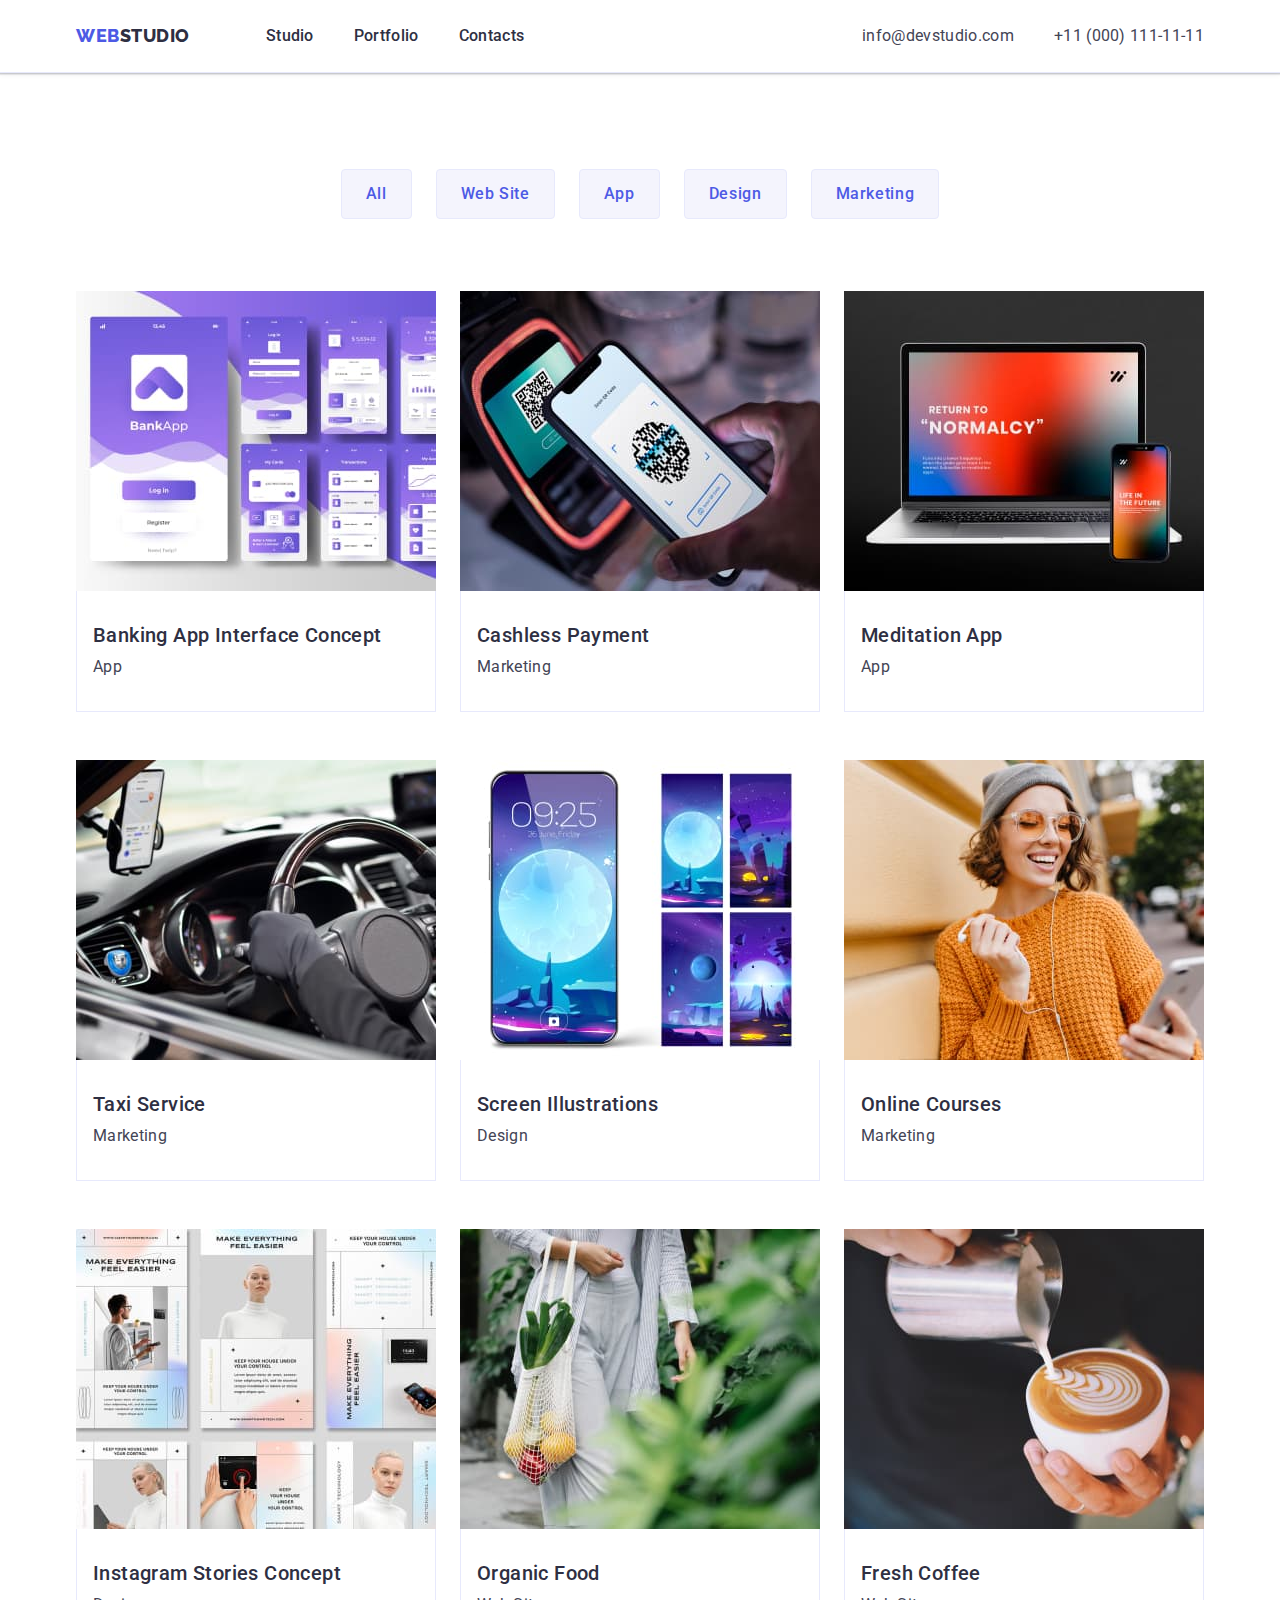
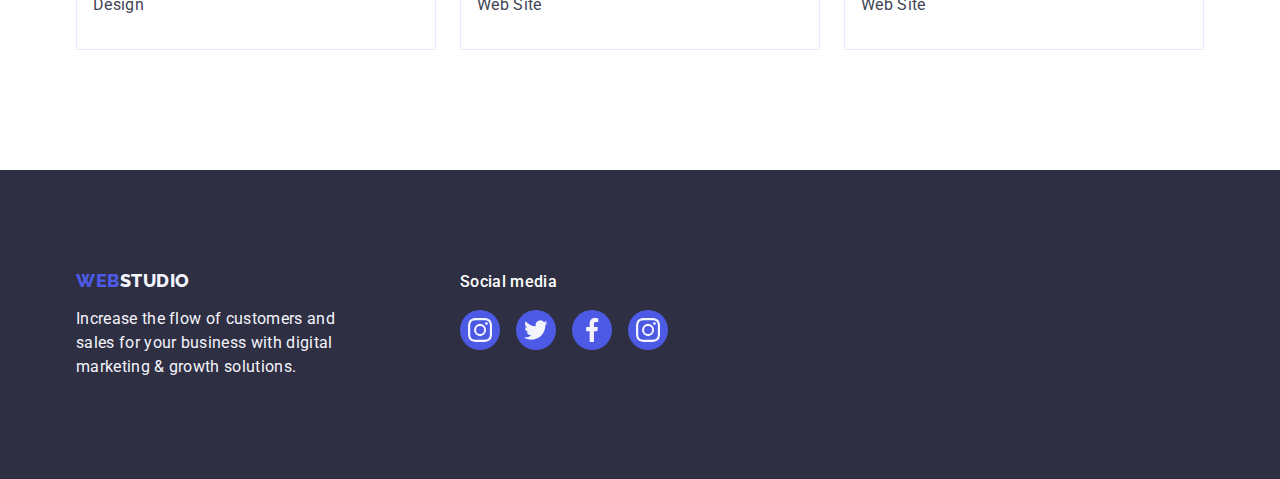
==== portfolio.html @ 13f58773 "Initial commit" ====
<!DOCTYPE html>
<html lang="en">
  <head>
    <meta charset="UTF-8" />
    <meta http-equiv="X-UA-Compatible" content="IE=edge" />
    <meta name="viewport" content="width=device-width, initial-scale=1.0" />
    <title>Portfolio</title>

    <link rel="preconnect" href="https://fonts.googleapis.com" />
    <link rel="preconnect" href="https://fonts.gstatic.com" crossorigin />
    <link
      href="https://fonts.googleapis.com/css2?family=Raleway:wght@800&family=Roboto:wght@400;500;700;900&display=swap"
      rel="stylesheet"
    />

    <link
      rel="stylesheet"
      href="https://cdnjs.cloudflare.com/ajax/libs/modern-normalize/2.0.0/modern-normalize.min.css"
    />

    <link rel="stylesheet" href="./css/styles.css" />
  </head>
  <body>
    <!-- HEADER  -->
    <header class="header">
      <div class="container header-container">
        <nav class="nav-container">
          <a href="./index.html" class="logo link"
            >Web<span class="header-logo">Studio</span></a
          >
          <ul class="list nav-menu">
            <li><a href="./index.html" class="nav-link link">Studio</a></li>
            <li>
              <a href="./portfolio.html" class="nav-link link">Portfolio</a>
            </li>
            <li><a href="" class="nav-link link">Contacts</a></li>
          </ul>
        </nav>
        <address class="contact-info">
          <ul class="list contact-list">
            <li>
              <a href="mailto:info@devstudio.com" class="contact-item link"
                >info@devstudio.com</a
              >
            </li>
            <li>
              <a href="tel:+110001111111" class="contact-item link"
                >+11 (000) 111-11-11</a
              >
            </li>
          </ul>
        </address>
      </div>
    </header>
    <!-- MAIN CONTENT  -->
    <main>
      <section class="portfolio-section">
        <div class="container">
          <h1 class="visually-hidden">Portfolio</h1>
          <ul class="list filters-container">
            <li><button type="button" class="filter-buttom">All</button></li>
            <li>
              <button type="button" class="filter-buttom">Web Site</button>
            </li>
            <li><button type="button" class="filter-buttom">App</button></li>
            <li><button type="button" class="filter-buttom">Design</button></li>
            <li>
              <button type="button" class="filter-buttom">Marketing</button>
            </li>
          </ul>

          <ul class="list portfolio-container">
            <li class="portfolio-card">
              <a href="" class="portfolio-card-link link">
                <img
                  src="./images/portfolio/banking-app.jpg"
                  alt="Banking App Interface"
                  width="360"
                  height="300"
                />
                <div class="portfolio-card-text">
                  <h2 class="subtitle">Banking App Interface Concept</h2>
                  <p class="text">App</p>
                </div>
              </a>
            </li>
            <li class="portfolio-card">
              <a href="" class="portfolio-card-link link">
                <img
                  src="./images/portfolio/cashless-payment.jpg"
                  alt="Cashless payment by phone"
                  width="360"
                  height="300"
                />
                <div class="portfolio-card-text">
                  <h2 class="subtitle">Cashless Payment</h2>
                  <p class="text">Marketing</p>
                </div>
              </a>
            </li>
            <li class="portfolio-card">
              <a href="" class="portfolio-card-link link">
                <img
                  src="./images/portfolio/meditation-app.jpg"
                  alt="Meditation app"
                  width="360"
                  height="300"
                />
                <div class="portfolio-card-text">
                  <h2 class="subtitle">Meditation App</h2>
                  <p class="text">App</p>
                </div>
              </a>
            </li>
            <li class="portfolio-card">
              <a href="" class="portfolio-card-link link">
                <img
                  src="./images/portfolio/taxi-service.jpg"
                  alt="car"
                  width="360"
                  height="300"
                />
                <div class="portfolio-card-text">
                  <h2 class="subtitle">Taxi Service</h2>
                  <p class="text">Marketing</p>
                </div>
              </a>
            </li>
            <li class="portfolio-card">
              <a href="" class="portfolio-card-link link">
                <img
                  src="./images/portfolio/screen-illustrations.jpg"
                  alt="Phone screens"
                  width="360"
                  height="300"
                />
                <div class="portfolio-card-text">
                  <h2 class="subtitle">Screen Illustrations</h2>
                  <p class="text">Design</p>
                </div>
              </a>
            </li>
            <li class="portfolio-card">
              <a href="" class="portfolio-card-link link">
                <img
                  src="./images/portfolio/online-courses.jpg"
                  alt="Young girl"
                  width="360"
                  height="300"
                />
                <div class="portfolio-card-text">
                  <h2 class="subtitle">Online Courses</h2>
                  <p class="text">Marketing</p>
                </div>
              </a>
            </li>
            <li class="portfolio-card">
              <a href="" class="portfolio-card-link link">
                <img
                  src="./images/portfolio/instagram-stories.jpg"
                  alt="Instagram stories makets"
                  width="360"
                  height="300"
                />
                <div class="portfolio-card-text">
                  <h2 class="subtitle">Instagram Stories Concept</h2>
                  <p class="text">Design</p>
                </div>
              </a>
            </li>
            <li class="portfolio-card">
              <a href="" class="portfolio-card-link link">
                <img
                  src="./images/portfolio/organic-food.jpg"
                  alt="Bag with wegetables"
                  width="360"
                  height="300"
                />
                <div class="portfolio-card-text">
                  <h2 class="subtitle">Organic Food</h2>
                  <p class="text">Web Site</p>
                </div>
              </a>
            </li>
            <li class="portfolio-card">
              <a href="" class="portfolio-card-link link">
                <img
                  src="./images/portfolio/coffee.jpg"
                  alt="Cup of coffee"
                  width="360"
                  height="300"
                />
                <div class="portfolio-card-text">
                  <h2 class="subtitle">Fresh Coffee</h2>
                  <p class="text">Web Site</p>
                </div>
              </a>
            </li>
          </ul>
        </div>
      </section>
    </main>

    <!-- FOOTER  -->
    <footer class="footer">
      <div class="container footer-container">
        <div class="footer-wrap">
          <a href="./index.html" class="logo link"
            >Web<span class="footer-logo">Studio</span></a
          >
          <p class="footer-text">
            Increase the flow of customers and sales for your business with
            digital marketing & growth solutions.
          </p>
        </div>
        <div class="social-media-wrap">
          <p class="footer-title-sm">Social media</p>
          <ul class="list social-media-list">
            <li class="social-media-item">
              <a
                class="link social-media-link"
                href=""
                target="_blank"
                rel="noreferrer noopener"
              >
                <svg class="social-media-icon" width="24" height="24">
                  <use href="./images/icons.svg#icon-instagram"></use>
                </svg>
              </a>
            </li>
            <li class="social-media-item">
              <a
                class="link social-media-link"
                href=""
                target="_blank"
                rel="noreferrer noopener"
              >
                <svg class="social-media-icon" width="24" height="24">
                  <use href="./images/icons.svg#icon-twitter"></use>
                </svg>
              </a>
            </li>
            <li class="social-media-item">
              <a
                class="link social-media-link"
                href=""
                target="_blank"
                rel="noreferrer noopener"
              >
                <svg class="social-media-icon" width="24" height="24">
                  <use href="./images/icons.svg#icon-facebook"></use>
                </svg>
              </a>
            </li>
            <li class="social-media-item">
              <a
                class="link social-media-link"
                href=""
                target="_blank"
                rel="noreferrer noopener"
              >
                <svg class="social-media-icon" width="24" height="24">
                  <use href="./images/icons.svg#icon-instagram"></use>
                </svg>
              </a>
            </li>
          </ul>
        </div>
      </div>
    </footer>
  </body>
</html>
---- css/styles.css ----
:root {
  --brand-color-dark: #2e2f42;
  --text-color: #434455;
  --accent-color: #404bbf;
  --white-color: #ffffff;
  --brand-color-light: #f4f4fd;
  --logo-color: #4d5ae5;
}

body {
  font-family: "Roboto", sans-serif;
  color: var(--text-color);
  background-color: var(--white-color);
}

h1,
h2,
h3,
h4,
p {
  margin: 0;
}

ul,
ol {
  margin: 0;
  padding: 0;
}

img {
  display: block;
}

.list {
  list-style: none;
}

.link {
  text-decoration: none;
  font-family: inherit;
}

.container {
  width: 1158px;
  padding-left: 15px;
  padding-right: 15px;
  margin-left: auto;
  margin-right: auto;
}

.section {
  padding: 120px 0;
}

.visually-hidden {
  position: absolute;
  white-space: nowrap;
  width: 1px;
  height: 1px;
  overflow: hidden;
  border: 0;
  padding: 0;
  clip: rect(0 0 0 0);
  clip-path: inset(50%);
  margin: -1px;
}

.section-title {
  margin-bottom: 72px;

  font-style: normal;
  font-weight: 700;
  font-size: 36px;
  line-height: 1.11;
  text-align: center;
  letter-spacing: 0.02em;
  text-transform: capitalize;
  color: var(--brand-color-dark);
}

.subtitle {
  margin-bottom: 8px;

  font-style: normal;
  font-weight: 500;
  font-size: 20px;
  line-height: 1.2;
  letter-spacing: 0.02em;
  color: var(--brand-color-dark);
}

.text {
  font-size: 16px;
  line-height: 1.5;
  letter-spacing: 0.02em;
  color: var(--text-color);
}

/* HEADER  */
.header {
  background-color: var(--white-color);
  padding-top: 24px;
  padding-bottom: 24px;

  border-bottom: 1px solid #e7e9fc;
  box-shadow: 0px 2px 1px rgba(46, 47, 66, 0.08),
    0px 1px 1px rgba(46, 47, 66, 0.16), 0px 1px 6px rgba(46, 47, 66, 0.08);
}
.header-container {
  display: flex;
}

/* LOGO  */
.logo {
  margin-right: 76px;

  font-family: "Raleway", sans-serif;
  font-style: normal;
  font-weight: 800;
  font-size: 18px;
  line-height: 1.17;
  display: flex;
  align-items: center;
  letter-spacing: 0.03em;
  text-transform: uppercase;
  color: var(--logo-color);
}

.header-logo {
  color: var(--brand-color-dark);
}

.logo-first-part {
  color: var(--logo-color);
}

/* NAVIGATION  */
.nav-container {
  display: flex;
  align-items: center;
}

.nav-menu {
  display: flex;
  align-items: center;
  gap: 40px;
}

.nav-link {
  padding: 24px 0;
  font-style: normal;
  font-weight: 500;
  font-size: 16px;
  line-height: 1.5;
  letter-spacing: 0.02em;
  color: var(--brand-color-dark);
}
.nav-link:hover,
.nav-link:focus {
  color: var(--accent-color);
}

/* CONTACT  */

.contact-info {
  font-style: normal;
  margin-left: auto;
}
.contact-list {
  display: flex;
  align-items: center;
  gap: 40px;
}

.contact-item {
  font-weight: 400;
  font-size: 16px;
  line-height: 1.5;
  letter-spacing: 0.02em;
  color: var(--text-color);
}

.contact-item:hover,
.contact-item:focus {
  color: var(--accent-color);
}
/* ======================== MAIN PAGE ========================== */

/* HERO  */
.hero {
  background-image: linear-gradient(
      rgba(46, 47, 66, 0.7),
      rgba(46, 47, 66, 0.7)
    ),
    url("../images/hero/people-office.jpg");
  background-size: cover;
  background-position: center;
  background-repeat: no-repeat;

  background-color: var(--brand-color-dark);
  max-width: 1440px;
  padding-top: 188px;
  padding-bottom: 188px;
  margin: 0 auto;
}

.hero-title {
  max-width: 496px;
  text-align: center;
  margin-bottom: 48px;
  margin-left: auto;
  margin-right: auto;

  font-style: normal;
  font-weight: 700;
  font-size: 56px;
  line-height: 1.07;
  letter-spacing: 0.02em;

  color: var(--white-color);
}

.hero-button {
  display: block;
  margin-left: auto;
  margin-right: auto;
  box-shadow: 0px 4px 4px rgba(0, 0, 0, 0.15);
  border-radius: 4px;
  border: transparent;
  min-width: 169px;
  min-height: 56px;

  font-style: normal;
  font-weight: 500;
  font-size: 16px;
  line-height: 1.5;
  letter-spacing: 0.04em;
  color: var(--white-color);
  background-color: var(--logo-color);
  cursor: pointer;
}

.hero-button:hover,
.hero-button:focus {
  background-color: var(--accent-color);
}

/* FEATURES  */

.features {
  background-color: var(--white-color);
}

.features-container {
  display: flex;
  align-items: center;
  gap: 24px;
}

.features-card {
  flex-basis: calc((100%-72px) / 4);
}

.features-card-image {
  background-color: var(--brand-color-light);
  border-radius: 4px;
  width: 100%;
  height: 112px;

  display: flex;
  align-items: center;
  justify-content: center;
  margin-bottom: 8px;
}

/* SERVICES  */
.services {
  background-color: var(--white-color);
}

.services.section {
  padding-top: 0;
}

.services-list {
  display: flex;
  gap: 24px;
}

.services-item {
  flex-basis: calc((100%-48px) / 3);
}

/* OUR TEAM  */

.our-team {
  background-color: var(--brand-color-light);
}

.our-team-list {
  display: flex;
  gap: 24px;
}

.member-card {
  flex-basis: calc((100%-24px * 3) / 4);

  box-shadow: 0px 1px 6px rgba(46, 47, 66, 0.08),
    0px 1px 1px rgba(46, 47, 66, 0.16), 0px 2px 1px rgba(46, 47, 66, 0.08);
  border-radius: 0px 0px 4px 4px;

  background-color: var(--white-color);
}

.team-card-text {
  padding: 32px 16px;
}

.our-team .subtitle {
  text-align: center;
}

.our-team .text {
  text-align: center;
  color: var(--text-color);
  margin-bottom: 8px;
}

.social-media-list {
  display: flex;
  gap: 24px;
  align-items: center;
  justify-content: center;
}

.social-media-item {
  width: 40px;
  height: 40px;
}

.social-media-link {
  display: flex;
  align-items: center;
  justify-content: center;

  width: 100%;
  height: 100%;
  background-color: #4d5ae5;
  border-radius: 50%;
}

.social-media-link:hover,
.social-media-link:focus {
  background-color: #404bbf;
}

.social-media-icon {
  fill: var(--brand-color-light);
}

/* CUSTOMERS  */

.customers {
  background-color: var(--white-color);
}

.cutomers-list {
  display: flex;
  align-items: center;
  justify-content: center;
  width: 100%;
  height: 100%;

  gap: 24px;
}

.cutomer-list-card {
  flex-basis: calc((100%-120px) / 6);
  height: 88px;
}

.cutomer-list-item {
  width: 100%;
  height: 100%;
  border: 1px solid #8e8f99;
  border-radius: 4px;
  display: flex;
  align-items: center;
  justify-content: center;
  color: #8e8f99;
}

.customers-icon-logo {
  fill: currentColor;
}

.cutomer-list-item:hover,
.cutomer-list-item:focus {
  border-color: var(--accent-color);
  color: var(--accent-color);
}

/* / CONTENT  */

/* FOOTER  */
.footer {
  padding-top: 100px;
  padding-bottom: 100px;

  background-color: var(--brand-color-dark);
}

.footer-container {
  display: flex;
  align-items: baseline;
}

.footer-wrap {
  margin-right: 120px;
}

.footer .logo {
  display: inline-block;
  margin-bottom: 16px;
}
.footer-logo {
  color: var(--brand-color-light);
}

.footer .footer-text {
  max-width: 264px;

  font-weight: 400;
  font-size: 16px;
  line-height: 1.5;
  letter-spacing: 0.02em;
  color: var(--brand-color-light);
}

.footer-title-sm {
  margin-bottom: 16px;

  font-style: normal;
  font-weight: 500;
  font-size: 16px;
  line-height: 1.5;
  letter-spacing: 0.02em;

  color: var(--white-color);
}

.footer .social-media-list {
  display: flex;
  gap: 16px;
  align-items: center;
  justify-content: center;
}

.footer .social-media-item {
  width: 40px;
  height: 40px;
}

.footer .social-media-link {
  display: flex;
  align-items: center;
  justify-content: center;

  width: 100%;
  height: 100%;
  background-color: var(--logo-color);
  border-radius: 50%;
}

.footer .social-media-link:hover,
.footer .social-media-link:focus {
  background-color: #31d0aa;
}

/* ======================== / MAIN PAGE ========================== */

/* ======================== PORTFOLIO PAGE ========================== */

/* PORTFOLIO FILTER BUTTONS  */

.portfolio-section {
  padding-top: 96px;
  padding-bottom: 120px;
}

.filters-container {
  display: flex;
  margin-bottom: 72px;
  justify-content: center;
  gap: 24px;
}

.filter-buttom {
  padding: 12px 24px;

  font-style: normal;
  font-weight: 500;
  font-size: 16px;
  line-height: 1.5;
  text-align: center;
  letter-spacing: 0.04em;
  color: var(--logo-color);
  background-color: var(--brand-color-light);
  cursor: pointer;

  border: 1px solid #e7e9fc;
  border-radius: 4px;
}

.filter-buttom:hover,
.filter-buttom:focus {
  color: var(--white-color);
  background-color: var(--accent-color);
  cursor: pointer;

  box-shadow: 0px 3px 1px rgba(0, 0, 0, 0.1), 0px 2px 1px rgba(0, 0, 0, 0.08),
    0px 2px 2px rgba(0, 0, 0, 0.12);
  border-radius: 4px;
  border: 1px solid transparent;
}

/* PORTFOLIO CARDS  */

.portfolio-container {
  display: flex;
  flex-wrap: wrap;
  gap: 48px 24px;
}
.portfolio-card {
  background-color: var(--white-color);
  flex-basis: calc(100%-48px) / 3;
}

.portfolio-card-text {
  padding: 32px 16px;
  border: 1px solid #e7e9fc;
  border-top: none;
}

.portfolio-card-link {
  display: block;
}

.portfolio-card-link:hover,
.portfolio-card-link:focus {
  box-shadow: 0px 1px 6px rgba(46, 47, 66, 0.08),
    0px 1px 1px rgba(46, 47, 66, 0.16), 0px 2px 1px rgba(46, 47, 66, 0.08);
}
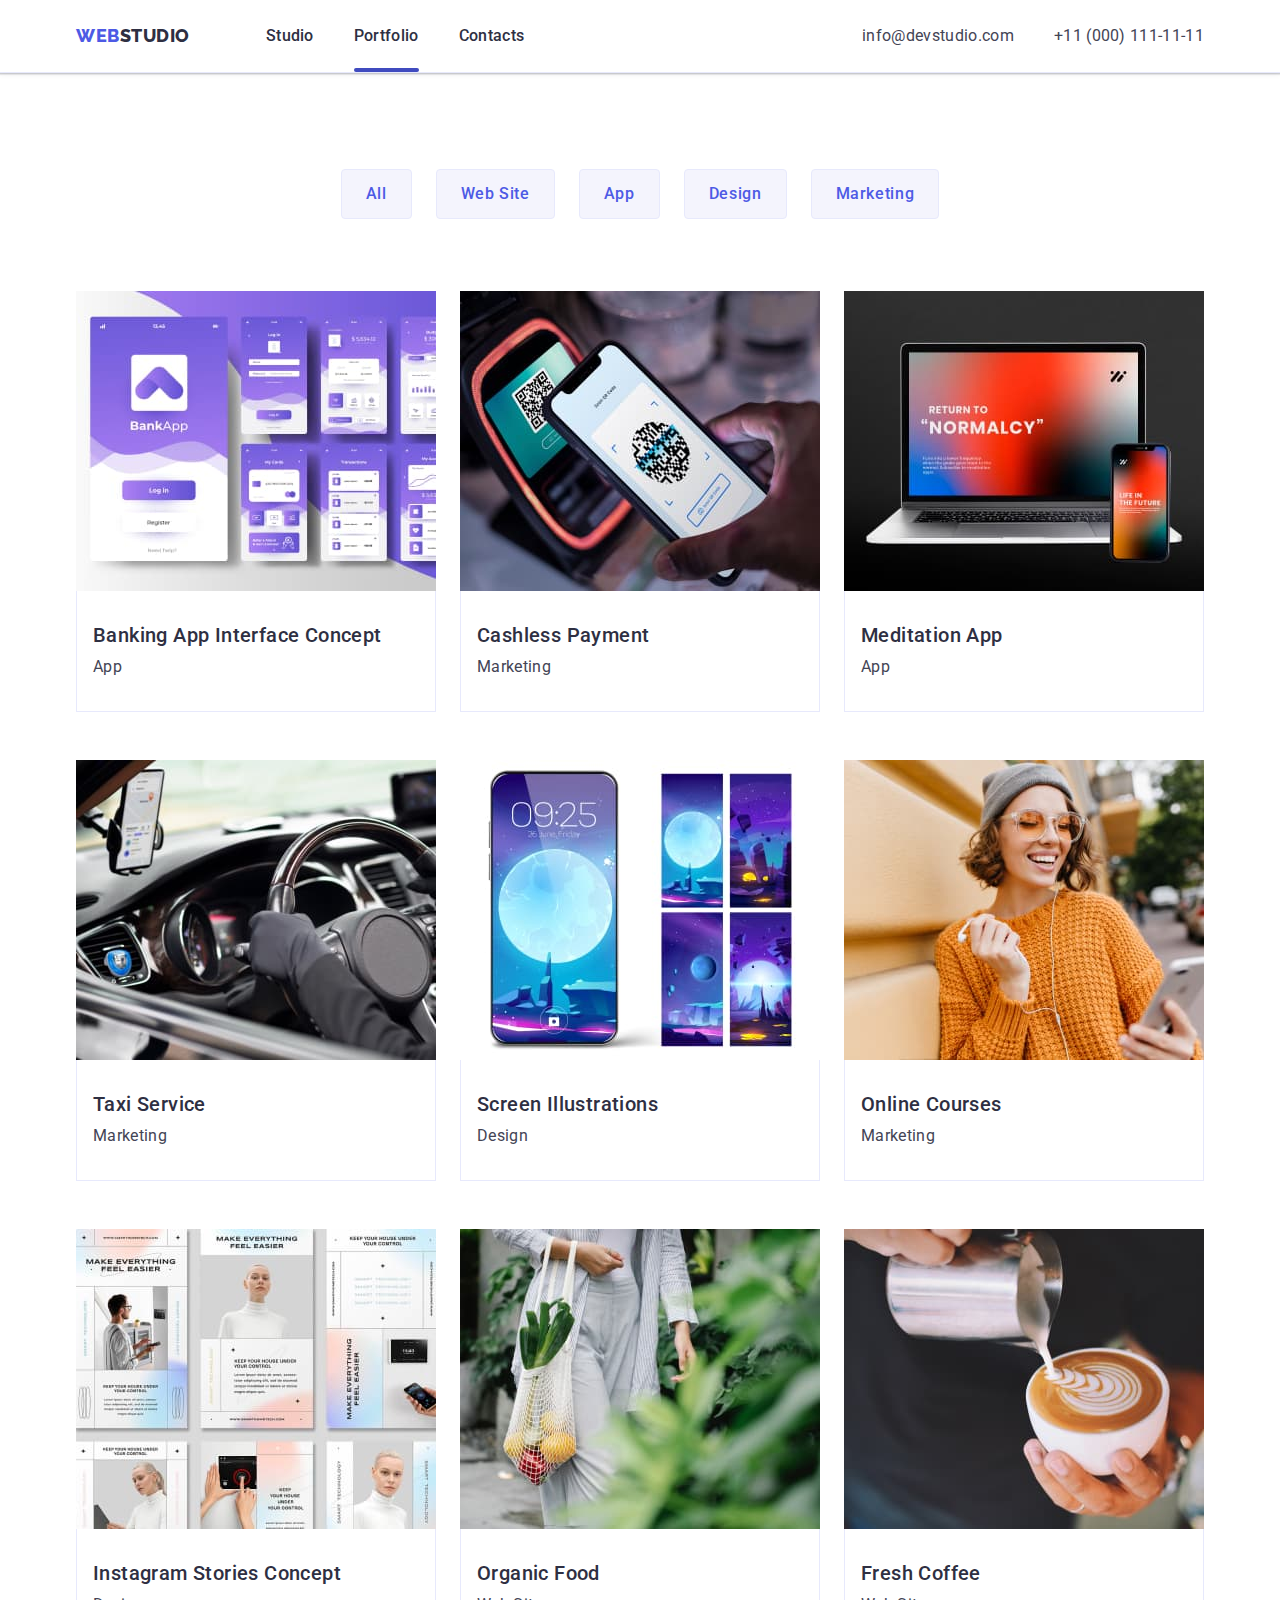
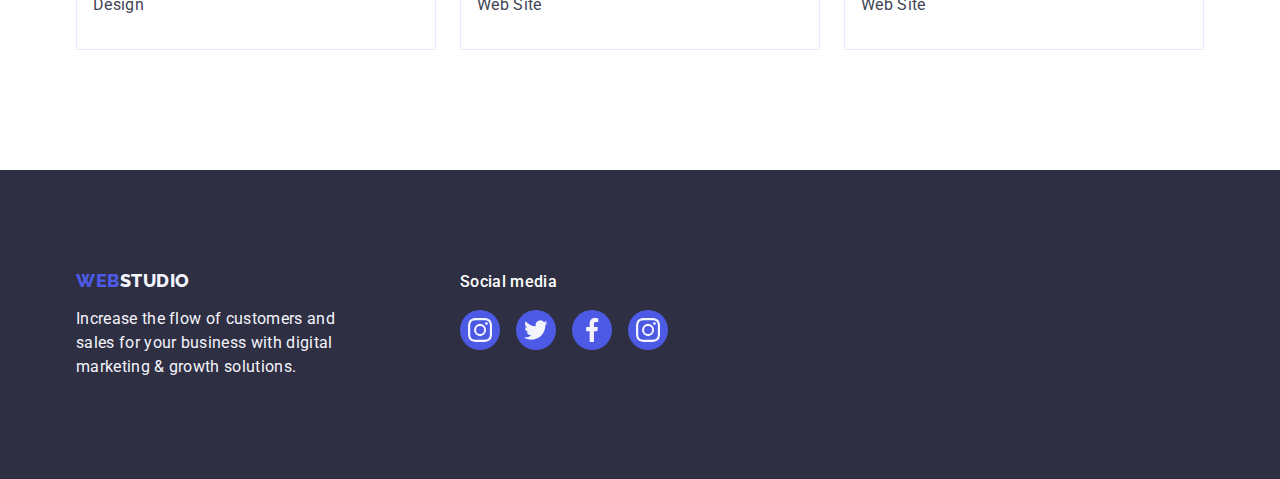
==== commit 0a271afa: "hw-5" ====
--- a/portfolio.html
+++ b/portfolio.html
@@ -29,11 +29,17 @@
             >Web<span class="header-logo">Studio</span></a
           >
           <ul class="list nav-menu">
-            <li><a href="./index.html" class="nav-link link">Studio</a></li>
-            <li>
-              <a href="./portfolio.html" class="nav-link link">Portfolio</a>
-            </li>
-            <li><a href="" class="nav-link link">Contacts</a></li>
+            <li class="nav-item">
+              <a href="./index.html" class="nav-link link">Studio</a>
+            </li>
+            <li class="nav-item">
+              <a href="./portfolio.html" class="nav-link link current-page"
+                >Portfolio</a
+              >
+            </li>
+            <li class="nav-item">
+              <a href="" class="nav-link link">Contacts</a>
+            </li>
           </ul>
         </nav>
         <address class="contact-info">
@@ -72,12 +78,19 @@
           <ul class="list portfolio-container">
             <li class="portfolio-card">
               <a href="" class="portfolio-card-link link">
-                <img
-                  src="./images/portfolio/banking-app.jpg"
-                  alt="Banking App Interface"
-                  width="360"
-                  height="300"
-                />
+                <div class="portfolio-card-overlay-box">
+                  <img
+                    src="./images/portfolio/banking-app.jpg"
+                    alt="Banking App Interface"
+                    width="360"
+                    height="300"
+                  />
+                  <p class="portfolio-card-overlay text">
+                    14 Stylish and User-Friendly App Design Concepts · Task
+                    Manager App · Calorie Tracker App · Exotic Fruit Ecommerce
+                    App · Cloud Storage App
+                  </p>
+                </div>
                 <div class="portfolio-card-text">
                   <h2 class="subtitle">Banking App Interface Concept</h2>
                   <p class="text">App</p>
@@ -86,12 +99,20 @@
             </li>
             <li class="portfolio-card">
               <a href="" class="portfolio-card-link link">
-                <img
-                  src="./images/portfolio/cashless-payment.jpg"
-                  alt="Cashless payment by phone"
-                  width="360"
-                  height="300"
-                />
+                <div class="portfolio-card-overlay-box">
+                  <img
+                    src="./images/portfolio/cashless-payment.jpg"
+                    alt="Cashless payment by phone"
+                    width="360"
+                    height="300"
+                  />
+                  <p class="portfolio-card-overlay text">
+                    14 Stylish and User-Friendly App Design Concepts · Task
+                    Manager App · Calorie Tracker App · Exotic Fruit Ecommerce
+                    App · Cloud Storage App
+                  </p>
+                </div>
+
                 <div class="portfolio-card-text">
                   <h2 class="subtitle">Cashless Payment</h2>
                   <p class="text">Marketing</p>
@@ -100,12 +121,19 @@
             </li>
             <li class="portfolio-card">
               <a href="" class="portfolio-card-link link">
-                <img
-                  src="./images/portfolio/meditation-app.jpg"
-                  alt="Meditation app"
-                  width="360"
-                  height="300"
-                />
+                <div class="portfolio-card-overlay-box">
+                  <img
+                    src="./images/portfolio/meditation-app.jpg"
+                    alt="Meditation app"
+                    width="360"
+                    height="300"
+                  />
+                  <p class="portfolio-card-overlay text">
+                    14 Stylish and User-Friendly App Design Concepts · Task
+                    Manager App · Calorie Tracker App · Exotic Fruit Ecommerce
+                    App · Cloud Storage App
+                  </p>
+                </div>
                 <div class="portfolio-card-text">
                   <h2 class="subtitle">Meditation App</h2>
                   <p class="text">App</p>
@@ -114,12 +142,19 @@
             </li>
             <li class="portfolio-card">
               <a href="" class="portfolio-card-link link">
-                <img
-                  src="./images/portfolio/taxi-service.jpg"
-                  alt="car"
-                  width="360"
-                  height="300"
-                />
+                <div class="portfolio-card-overlay-box">
+                  <img
+                    src="./images/portfolio/taxi-service.jpg"
+                    alt="car"
+                    width="360"
+                    height="300"
+                  />
+                  <p class="portfolio-card-overlay text">
+                    14 Stylish and User-Friendly App Design Concepts · Task
+                    Manager App · Calorie Tracker App · Exotic Fruit Ecommerce
+                    App · Cloud Storage App
+                  </p>
+                </div>
                 <div class="portfolio-card-text">
                   <h2 class="subtitle">Taxi Service</h2>
                   <p class="text">Marketing</p>
@@ -128,12 +163,19 @@
             </li>
             <li class="portfolio-card">
               <a href="" class="portfolio-card-link link">
-                <img
-                  src="./images/portfolio/screen-illustrations.jpg"
-                  alt="Phone screens"
-                  width="360"
-                  height="300"
-                />
+                <div class="portfolio-card-overlay-box">
+                  <img
+                    src="./images/portfolio/screen-illustrations.jpg"
+                    alt="Phone screens"
+                    width="360"
+                    height="300"
+                  />
+                  <p class="portfolio-card-overlay text">
+                    14 Stylish and User-Friendly App Design Concepts · Task
+                    Manager App · Calorie Tracker App · Exotic Fruit Ecommerce
+                    App · Cloud Storage App
+                  </p>
+                </div>
                 <div class="portfolio-card-text">
                   <h2 class="subtitle">Screen Illustrations</h2>
                   <p class="text">Design</p>
@@ -142,12 +184,19 @@
             </li>
             <li class="portfolio-card">
               <a href="" class="portfolio-card-link link">
-                <img
-                  src="./images/portfolio/online-courses.jpg"
-                  alt="Young girl"
-                  width="360"
-                  height="300"
-                />
+                <div class="portfolio-card-overlay-box">
+                  <img
+                    src="./images/portfolio/online-courses.jpg"
+                    alt="Young girl"
+                    width="360"
+                    height="300"
+                  />
+                  <p class="portfolio-card-overlay text">
+                    14 Stylish and User-Friendly App Design Concepts · Task
+                    Manager App · Calorie Tracker App · Exotic Fruit Ecommerce
+                    App · Cloud Storage App
+                  </p>
+                </div>
                 <div class="portfolio-card-text">
                   <h2 class="subtitle">Online Courses</h2>
                   <p class="text">Marketing</p>
@@ -156,12 +205,19 @@
             </li>
             <li class="portfolio-card">
               <a href="" class="portfolio-card-link link">
-                <img
-                  src="./images/portfolio/instagram-stories.jpg"
-                  alt="Instagram stories makets"
-                  width="360"
-                  height="300"
-                />
+                <div class="portfolio-card-overlay-box">
+                  <img
+                    src="./images/portfolio/instagram-stories.jpg"
+                    alt="Instagram stories makets"
+                    width="360"
+                    height="300"
+                  />
+                  <p class="portfolio-card-overlay text">
+                    14 Stylish and User-Friendly App Design Concepts · Task
+                    Manager App · Calorie Tracker App · Exotic Fruit Ecommerce
+                    App · Cloud Storage App
+                  </p>
+                </div>
                 <div class="portfolio-card-text">
                   <h2 class="subtitle">Instagram Stories Concept</h2>
                   <p class="text">Design</p>
@@ -170,12 +226,19 @@
             </li>
             <li class="portfolio-card">
               <a href="" class="portfolio-card-link link">
-                <img
-                  src="./images/portfolio/organic-food.jpg"
-                  alt="Bag with wegetables"
-                  width="360"
-                  height="300"
-                />
+                <div class="portfolio-card-overlay-box">
+                  <img
+                    src="./images/portfolio/organic-food.jpg"
+                    alt="Bag with wegetables"
+                    width="360"
+                    height="300"
+                  />
+                  <p class="portfolio-card-overlay text">
+                    14 Stylish and User-Friendly App Design Concepts · Task
+                    Manager App · Calorie Tracker App · Exotic Fruit Ecommerce
+                    App · Cloud Storage App
+                  </p>
+                </div>
                 <div class="portfolio-card-text">
                   <h2 class="subtitle">Organic Food</h2>
                   <p class="text">Web Site</p>
@@ -184,12 +247,19 @@
             </li>
             <li class="portfolio-card">
               <a href="" class="portfolio-card-link link">
-                <img
-                  src="./images/portfolio/coffee.jpg"
-                  alt="Cup of coffee"
-                  width="360"
-                  height="300"
-                />
+                <div class="portfolio-card-overlay-box">
+                  <img
+                    src="./images/portfolio/coffee.jpg"
+                    alt="Cup of coffee"
+                    width="360"
+                    height="300"
+                  />
+                  <p class="portfolio-card-overlay text">
+                    14 Stylish and User-Friendly App Design Concepts · Task
+                    Manager App · Calorie Tracker App · Exotic Fruit Ecommerce
+                    App · Cloud Storage App
+                  </p>
+                </div>
                 <div class="portfolio-card-text">
                   <h2 class="subtitle">Fresh Coffee</h2>
                   <p class="text">Web Site</p>
--- a/css/styles.css
+++ b/css/styles.css
@@ -5,6 +5,7 @@
   --white-color: #ffffff;
   --brand-color-light: #f4f4fd;
   --logo-color: #4d5ae5;
+  --animation-timing: 250ms cubic-bezier(0.4, 0, 0.2, 1);
 }
 
 body {
@@ -146,6 +147,10 @@
   gap: 40px;
 }
 
+.nav-item {
+  position: relative;
+}
+
 .nav-link {
   padding: 24px 0;
   font-style: normal;
@@ -154,10 +159,38 @@
   line-height: 1.5;
   letter-spacing: 0.02em;
   color: var(--brand-color-dark);
+
+  transition: color 250ms cubic-bezier(0.4, 0, 0.2, 1);
 }
 .nav-link:hover,
 .nav-link:focus {
   color: var(--accent-color);
+}
+
+.nav-link::after {
+  content: "";
+
+  position: absolute;
+  bottom: 0;
+
+  display: block;
+
+  width: 100%;
+  height: 4px;
+  background-color: var(--accent-color);
+  border-radius: 2px;
+
+  transform: translateY(24px);
+  opacity: 0;
+  transition: opacity 250ms cubic-bezier(0.4, 0, 0.2, 1);
+}
+
+.nav-link:hover::after {
+  opacity: 1;
+}
+
+.current-page.nav-link::after {
+  opacity: 1;
 }
 
 /* CONTACT  */
@@ -178,13 +211,16 @@
   line-height: 1.5;
   letter-spacing: 0.02em;
   color: var(--text-color);
+
+  transition: color 250ms cubic-bezier(0.4, 0, 0.2, 1);
 }
 
 .contact-item:hover,
 .contact-item:focus {
   color: var(--accent-color);
 }
-/* ======================== MAIN PAGE ========================== */
+
+/* ===============  MAIN PAGE =================== */
 
 /* HERO  */
 .hero {
@@ -238,6 +274,8 @@
   color: var(--white-color);
   background-color: var(--logo-color);
   cursor: pointer;
+
+  transition: background-color 250ms cubic-bezier(0.4, 0, 0.2, 1);
 }
 
 .hero-button:hover,
@@ -347,6 +385,8 @@
   height: 100%;
   background-color: #4d5ae5;
   border-radius: 50%;
+
+  transition: background-color 250ms cubic-bezier(0.4, 0, 0.2, 1);
 }
 
 .social-media-link:hover,
@@ -388,16 +428,19 @@
   align-items: center;
   justify-content: center;
   color: #8e8f99;
-}
-
-.customers-icon-logo {
-  fill: currentColor;
+
+  transition: color 250ms cubic-bezier(0.4, 0, 0.2, 1),
+    border-color 250ms cubic-bezier(0.4, 0, 0.2, 1);
 }
 
 .cutomer-list-item:hover,
 .cutomer-list-item:focus {
   border-color: var(--accent-color);
   color: var(--accent-color);
+}
+
+.customers-icon-logo {
+  fill: currentColor;
 }
 
 /* / CONTENT  */
@@ -470,6 +513,8 @@
   height: 100%;
   background-color: var(--logo-color);
   border-radius: 50%;
+
+  transition: background-color 250ms cubic-bezier(0.4, 0, 0.2, 1);
 }
 
 .footer .social-media-link:hover,
@@ -477,9 +522,9 @@
   background-color: #31d0aa;
 }
 
-/* ======================== / MAIN PAGE ========================== */
-
-/* ======================== PORTFOLIO PAGE ========================== */
+/* ============== / MAIN PAGE =================== */
+
+/* ==============  PORTFOLIO PAGE ================ */
 
 /* PORTFOLIO FILTER BUTTONS  */
 
@@ -510,6 +555,11 @@
 
   border: 1px solid #e7e9fc;
   border-radius: 4px;
+
+  transition: color 250ms cubic-bezier(0.4, 0, 0.2, 1),
+    background-color 250ms cubic-bezier(0.4, 0, 0.2, 1),
+    box-shadow 250ms cubic-bezier(0.4, 0, 0.2, 1),
+    border 250ms cubic-bezier(0.4, 0, 0.2, 1);
 }
 
 .filter-buttom:hover,
@@ -544,6 +594,8 @@
 
 .portfolio-card-link {
   display: block;
+
+  transition: box-shadow 250ms cubic-bezier(0.4, 0, 0.2, 1);
 }
 
 .portfolio-card-link:hover,
@@ -551,3 +603,109 @@
   box-shadow: 0px 1px 6px rgba(46, 47, 66, 0.08),
     0px 1px 1px rgba(46, 47, 66, 0.16), 0px 2px 1px rgba(46, 47, 66, 0.08);
 }
+
+/* PORTFOLIO CARD OVERLAY  */
+
+.portfolio-card-overlay-box {
+  width: 100%;
+  position: relative;
+  overflow: hidden;
+}
+
+.portfolio-card-overlay {
+  position: absolute;
+  left: 0;
+  top: 0;
+  width: 100%;
+  height: 100%;
+  overflow: auto;
+
+  padding: 40px 32px;
+
+  transform: translateY(100%);
+
+  color: var(--brand-color-light);
+  background-color: var(--logo-color);
+  transition: transform 250ms cubic-bezier(0.4, 0, 0.2, 1);
+}
+
+.portfolio-card-link:hover .portfolio-card-overlay,
+.portfolio-card-link:focus .portfolio-card-overlay {
+  transform: translateY(0%);
+}
+/* ============= / PORTFOLIO PAGE ================ */
+
+/* ============= MODAL WINDOW ===============  */
+
+.backdrop {
+  display: block;
+  position: fixed;
+  z-index: 100;
+  top: 0;
+  left: 0;
+  width: 100%;
+  height: 100%;
+  transform: scale(1);
+
+  background-color: rgba(46, 47, 66, 0.4);
+
+  transition: opacity 250ms cubic-bezier(0.4, 0, 0.2, 1),
+    vibility 250ms cubic-bezier(0.4, 0, 0.2, 1),
+    transform 250ms cubic-bezier(0.4, 0, 0.2, 1);
+}
+
+.backdrop.is-hidden {
+  opacity: 0;
+  visibility: hidden;
+  pointer-events: none;
+  transform: scale(0.9);
+}
+
+.modal {
+  position: absolute;
+  top: 50%;
+  left: 50%;
+  transform: translate(-50%, -50%);
+
+  width: 408px;
+  height: 584px;
+
+  background: #fcfcfc;
+  box-shadow: 0px 1px 1px rgba(0, 0, 0, 0.14), 0px 1px 3px rgba(0, 0, 0, 0.12),
+    0px 2px 1px rgba(0, 0, 0, 0.2);
+  border-radius: 4px;
+}
+
+.modal-close-button {
+  position: absolute;
+  top: 24px;
+  right: 24px;
+
+  display: flex;
+  justify-content: center;
+  align-items: center;
+
+  width: 24px;
+  height: 24px;
+
+  background-color: #e7e9fc;
+  border: 1px solid rgba(0, 0, 0, 0.1);
+  border-radius: 50%;
+  color: #2e2f42;
+  padding: 0;
+
+  transition: background-color 250ms cubic-bezier(0.4, 0, 0.2, 1),
+    color 250ms cubic-bezier(0.4, 0, 0.2, 1);
+}
+
+.modal-close-icon {
+  fill: currentColor;
+}
+
+.modal-close-button:hover,
+.modal-close-button:focus {
+  background-color: var(--accent-color);
+  color: var(--white-color);
+}
+
+/* ============= / MODAL WINDOW ===============  */
